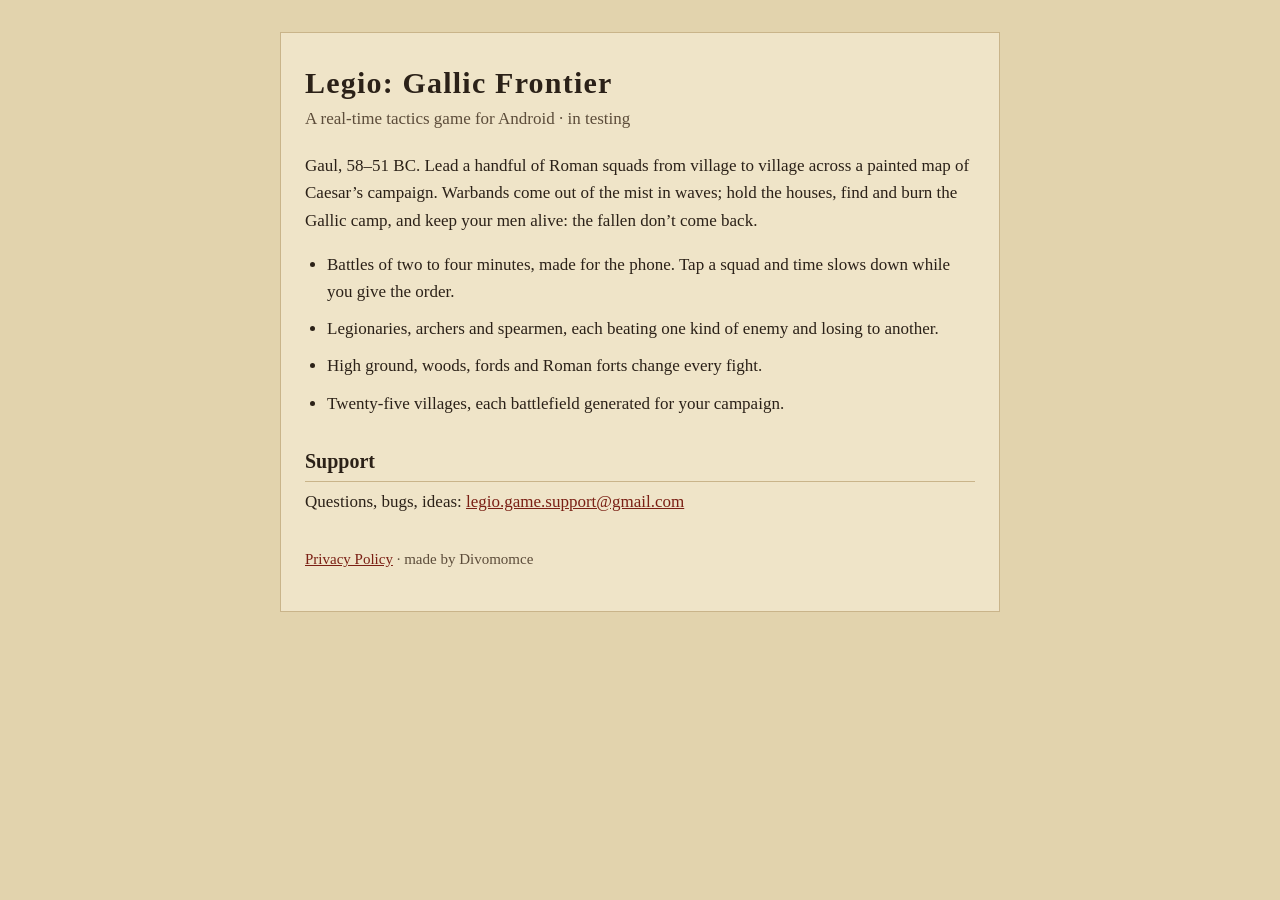
==== index.html @ f0f68da7 "Legio: Gallic Frontier: the privacy policy and a small page" ====
<!doctype html>
<html lang="en">
<head>
<meta charset="utf-8">
<meta name="viewport" content="width=device-width, initial-scale=1">
<title>Legio: Gallic Frontier</title>
<meta name="description" content="Lead Caesar's legion through Gaul in short, tense real-time tactical battles. An Android game.">
<link rel="stylesheet" href="style.css">
</head>
<body>
<main>
<h1>Legio: Gallic Frontier</h1>
<p class="sub">A real-time tactics game for Android · in testing</p>

<p>Gaul, 58–51 BC. Lead a handful of Roman squads from village to village across a painted map of Caesar’s campaign.
Warbands come out of the mist in waves; hold the houses, find and burn the Gallic camp, and keep your men alive: the
fallen don’t come back.</p>

<ul>
  <li>Battles of two to four minutes, made for the phone. Tap a squad and time slows down while you give the order.</li>
  <li>Legionaries, archers and spearmen, each beating one kind of enemy and losing to another.</li>
  <li>High ground, woods, fords and Roman forts change every fight.</li>
  <li>Twenty-five villages, each battlefield generated for your campaign.</li>
</ul>

<h2>Support</h2>
<p>Questions, bugs, ideas: <a href="mailto:legio.game.support@gmail.com">legio.game.support@gmail.com</a></p>

<footer><a href="privacy.html">Privacy Policy</a> · made by Divomomce</footer>
</main>
</body>
</html>
---- style.css ----
:root {
  --paper: #efe4c8;
  --ink: #2b2118;
  --muted: #5c4c3a;
  --rule: #c9b48a;
  --accent: #7a1f14;
  --page: #e2d3ad;
}
@media (prefers-color-scheme: dark) {
  :root {
    --paper: #221c16;
    --ink: #eadfc8;
    --muted: #bba98c;
    --rule: #4a3d2e;
    --accent: #d9826f;
    --page: #17130f;
  }
}
* { box-sizing: border-box; }
body {
  margin: 0;
  background: var(--page);
  color: var(--ink);
  font: 17px/1.6 Georgia, "Times New Roman", serif;
}
main {
  max-width: 720px;
  margin: 32px auto;
  padding: 32px 24px 40px;
  background: var(--paper);
  border: 1px solid var(--rule);
}
@media (max-width: 760px) {
  main { margin: 0; border: 0; padding: 24px 16px 32px; }
}
h1 {
  font-size: 30px;
  line-height: 1.2;
  letter-spacing: 0.04em;
  margin: 0 0 4px;
}
h2 {
  font-size: 20px;
  margin: 28px 0 6px;
  padding-bottom: 4px;
  border-bottom: 1px solid var(--rule);
}
p, li { margin: 0 0 10px; }
ul { padding-left: 22px; }
.sub { color: var(--muted); margin-bottom: 20px; }
a { color: var(--accent); }
footer { margin-top: 32px; color: var(--muted); font-size: 15px; }
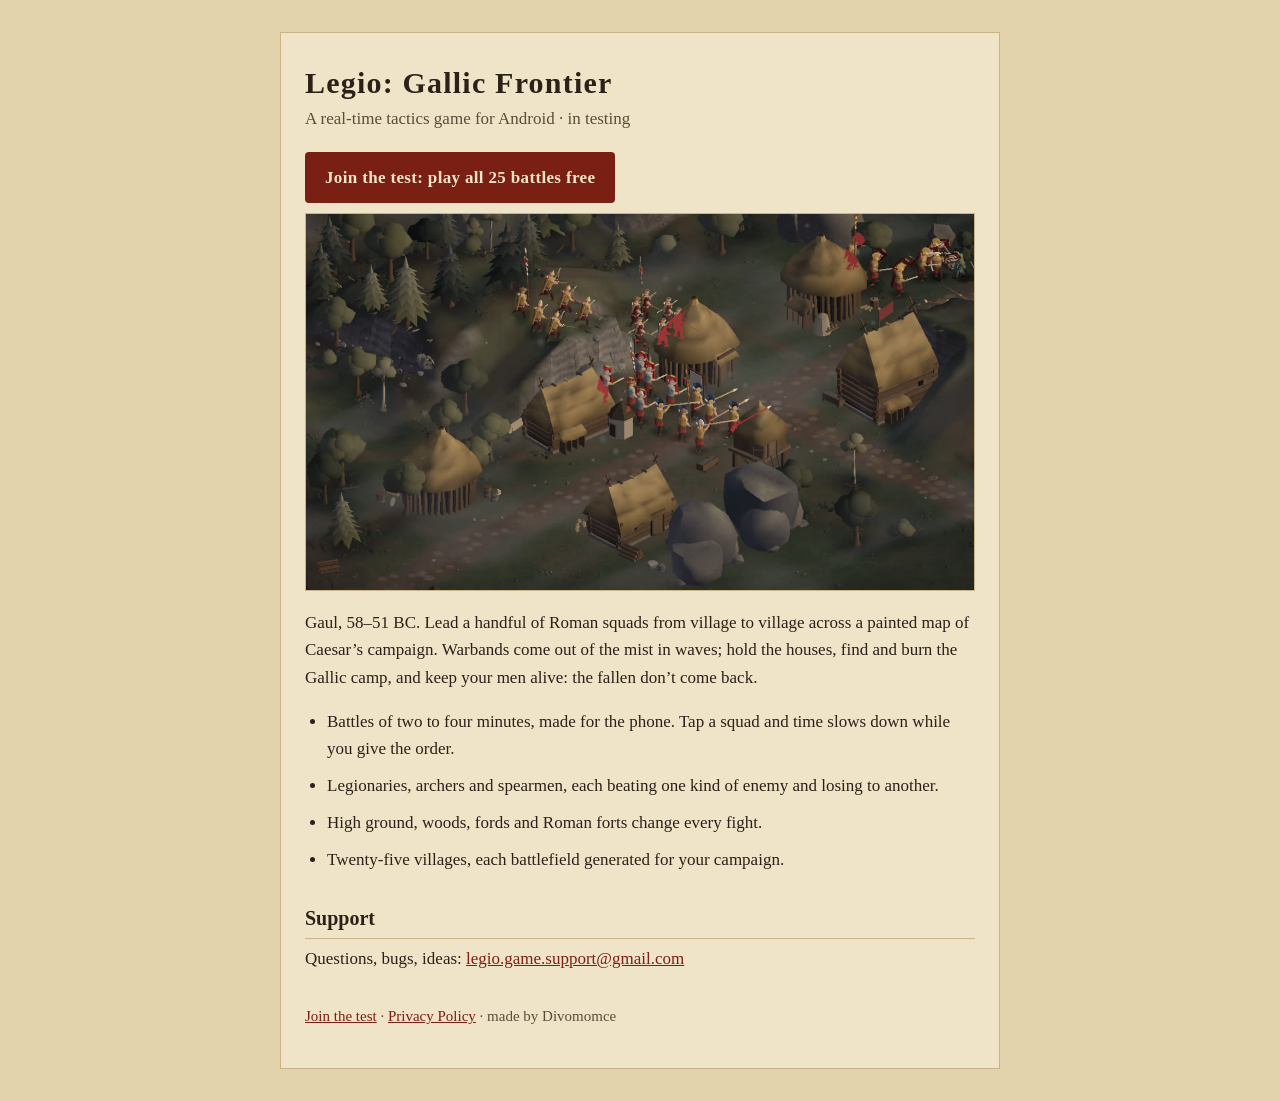
==== commit d2eac470: "Join the test: three steps through the legio-testers group, linked from the home page Co-Authored-By" ====
--- a/index.html
+++ b/index.html
@@ -11,6 +11,11 @@
 <main>
 <h1>Legio: Gallic Frontier</h1>
 <p class="sub">A real-time tactics game for Android · in testing</p>
+
+<p><a class="btn" href="join.html">Join the test: play all 25 battles free</a></p>
+
+<img class="shot" src="battle.jpg" width="1280" height="720"
+     alt="Roman legionaries and spearmen holding a Gallic village against a warband coming out of the woods">
 
 <p>Gaul, 58–51 BC. Lead a handful of Roman squads from village to village across a painted map of Caesar’s campaign.
 Warbands come out of the mist in waves; hold the houses, find and burn the Gallic camp, and keep your men alive: the
@@ -26,7 +31,7 @@
 <h2>Support</h2>
 <p>Questions, bugs, ideas: <a href="mailto:legio.game.support@gmail.com">legio.game.support@gmail.com</a></p>
 
-<footer><a href="privacy.html">Privacy Policy</a> · made by Divomomce</footer>
+<footer><a href="join.html">Join the test</a> · <a href="privacy.html">Privacy Policy</a> · made by Divomomce</footer>
 </main>
 </body>
 </html>
--- a/style.css
+++ b/style.css
@@ -50,3 +50,19 @@
 .sub { color: var(--muted); margin-bottom: 20px; }
 a { color: var(--accent); }
 footer { margin-top: 32px; color: var(--muted); font-size: 15px; }
+.btn {
+  display: inline-block;
+  padding: 12px 20px;
+  min-height: 48px;
+  background: var(--accent);
+  color: var(--paper);
+  text-decoration: none;
+  font-weight: bold;
+  letter-spacing: 0.02em;
+  border-radius: 4px;
+}
+.btn:hover, .btn:focus { filter: brightness(1.1); }
+.shot { display: block; width: 100%; height: auto; margin: 4px 0 18px; border: 1px solid var(--rule); }
+.steps { padding-left: 22px; }
+.steps li { margin-bottom: 18px; }
+.steps h2 { border: 0; margin: 0 0 4px; padding: 0; font-size: 19px; }
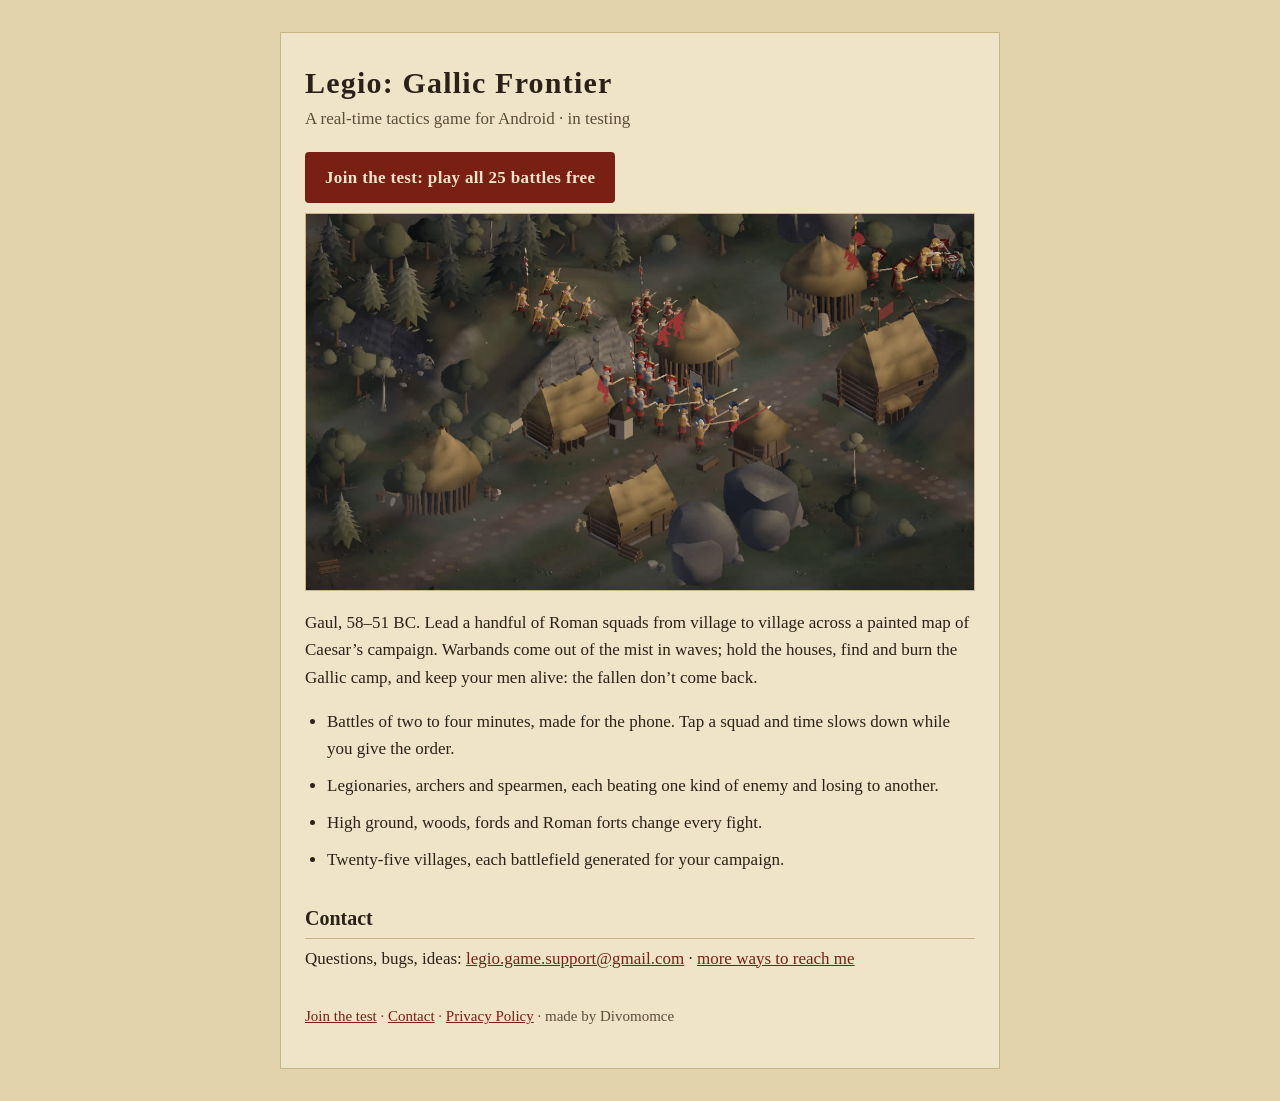
==== commit cb3eef2c: "Contact page, privacy covers the website, visitor counter Co-Authored-By: Claude Opus 5.5 <noreply@a" ====
--- a/index.html
+++ b/index.html
@@ -5,7 +5,13 @@
 <meta name="viewport" content="width=device-width, initial-scale=1">
 <title>Legio: Gallic Frontier</title>
 <meta name="description" content="Lead Caesar's legion through Gaul in short, tense real-time tactical battles. An Android game.">
+<meta property="og:title" content="Legio: Gallic Frontier">
+<meta property="og:description" content="Lead Caesar's legion through Gaul in short, tense real-time tactical battles. An Android game.">
+<meta property="og:image" content="https://legiogame.com/battle.jpg">
+<meta property="og:url" content="https://legiogame.com/">
+<link rel="canonical" href="https://legiogame.com/">
 <link rel="stylesheet" href="style.css">
+<script defer src="https://analytics.lazydev.cloud/script.js" data-website-id="fb4400a6-9490-4dae-85ea-a6f42fd99ca3" data-domains="legiogame.com"></script>
 </head>
 <body>
 <main>
@@ -28,10 +34,10 @@
   <li>Twenty-five villages, each battlefield generated for your campaign.</li>
 </ul>
 
-<h2>Support</h2>
-<p>Questions, bugs, ideas: <a href="mailto:legio.game.support@gmail.com">legio.game.support@gmail.com</a></p>
+<h2>Contact</h2>
+<p>Questions, bugs, ideas: <a href="mailto:legio.game.support@gmail.com">legio.game.support@gmail.com</a> · <a href="contact.html">more ways to reach me</a></p>
 
-<footer><a href="join.html">Join the test</a> · <a href="privacy.html">Privacy Policy</a> · made by Divomomce</footer>
+<footer><a href="join.html">Join the test</a> · <a href="contact.html">Contact</a> · <a href="privacy.html">Privacy Policy</a> · made by Divomomce</footer>
 </main>
 </body>
 </html>
